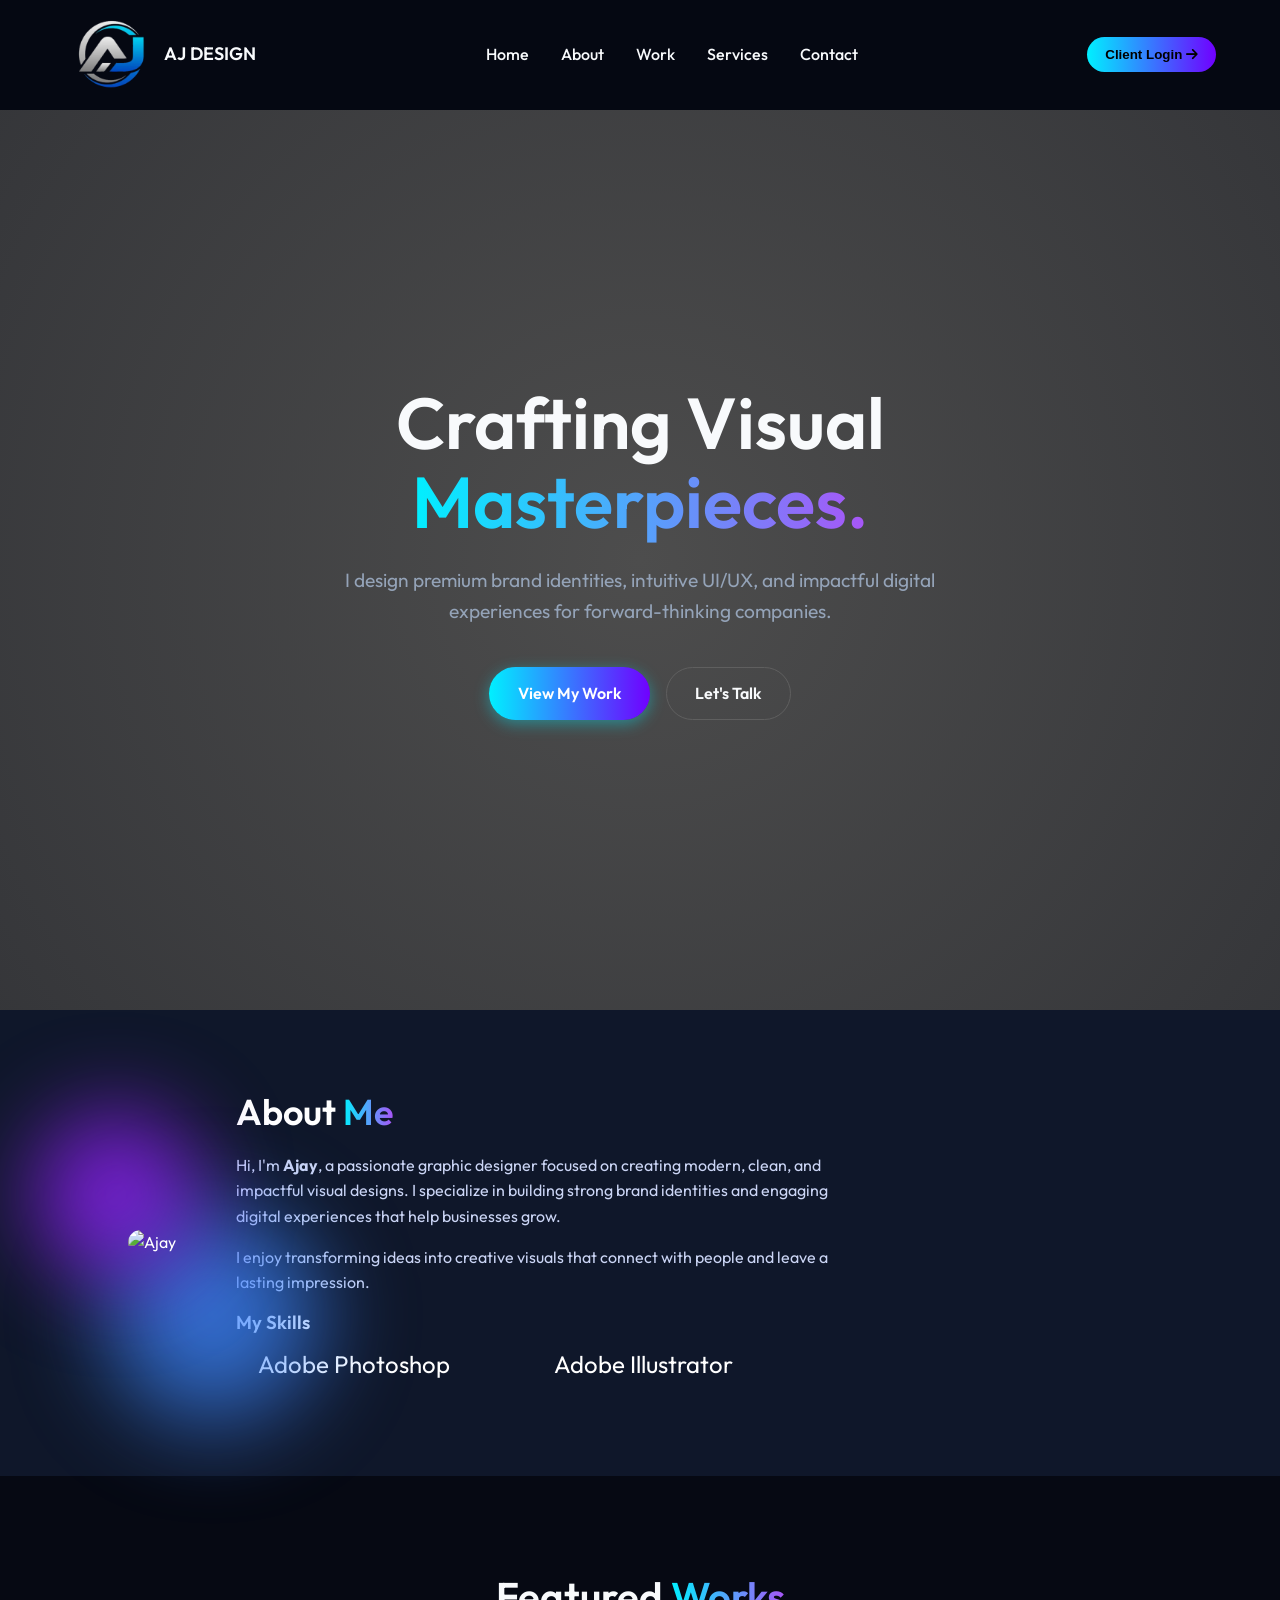
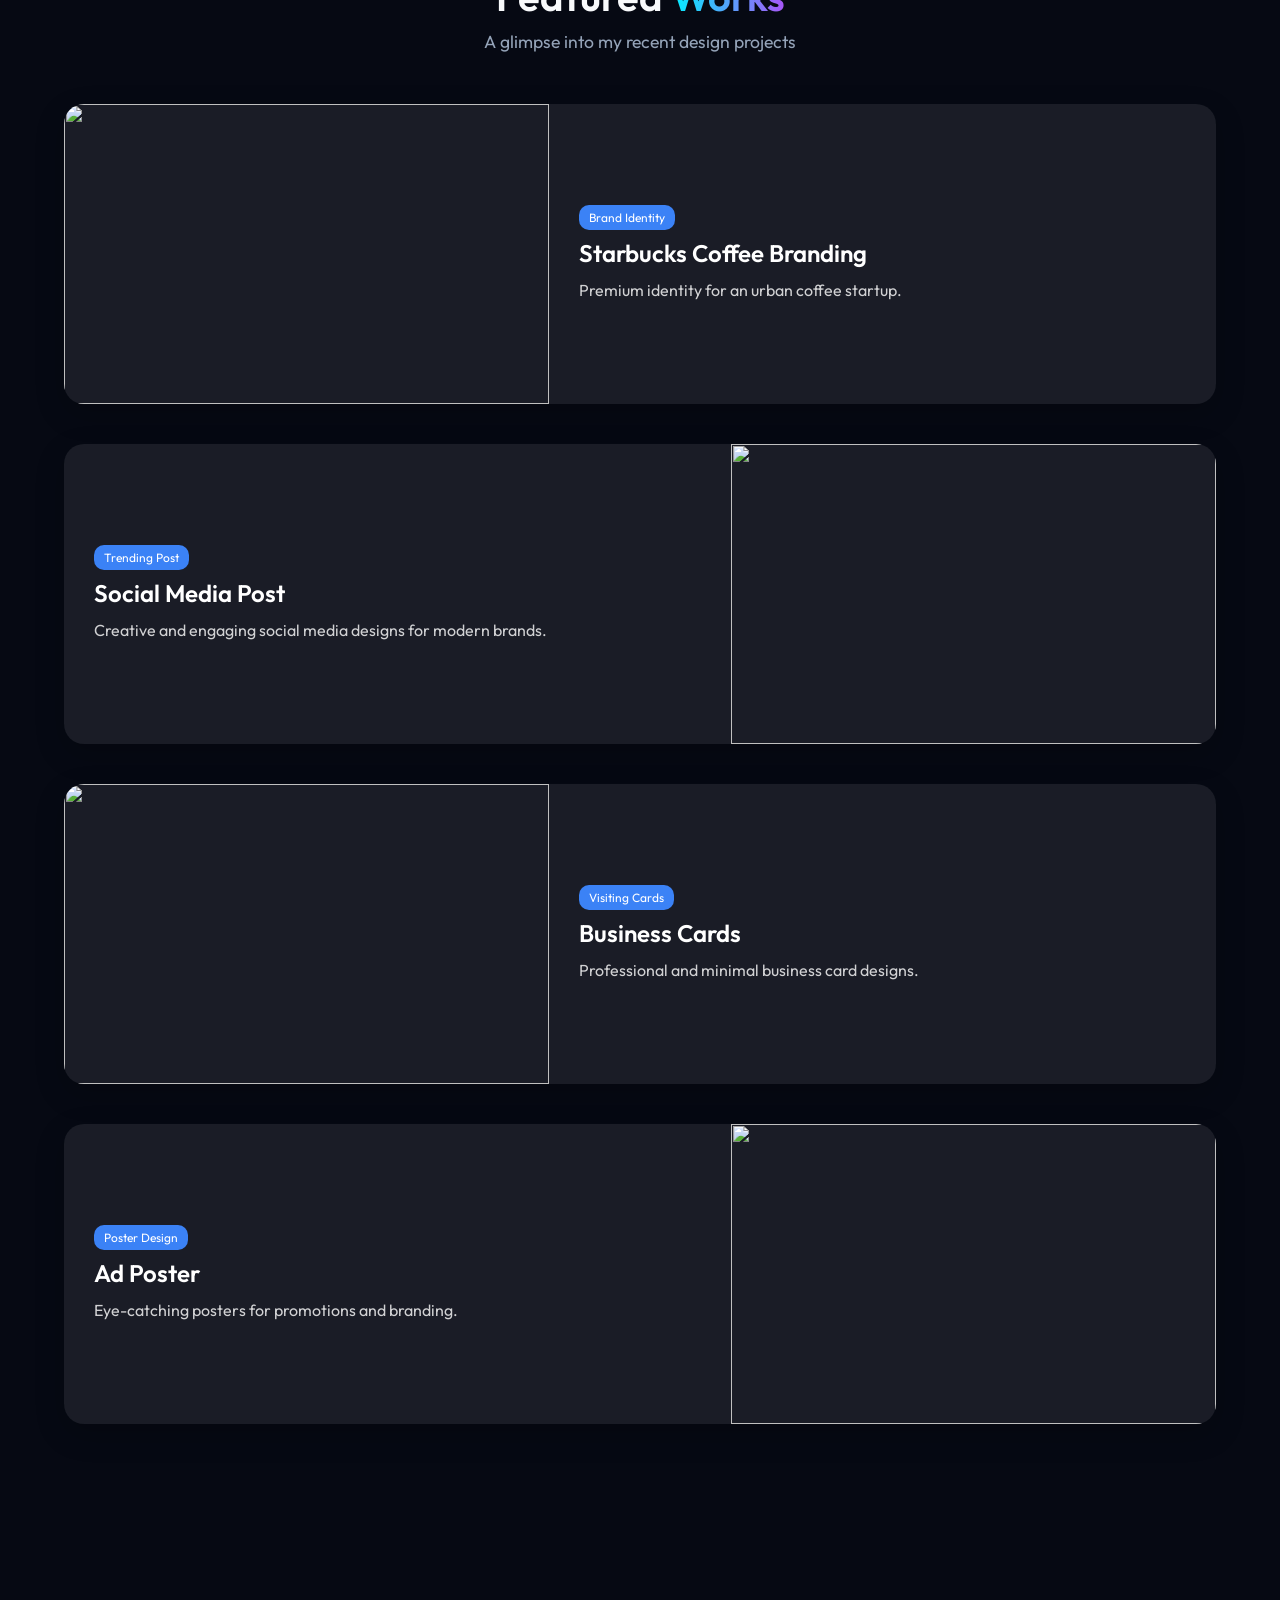
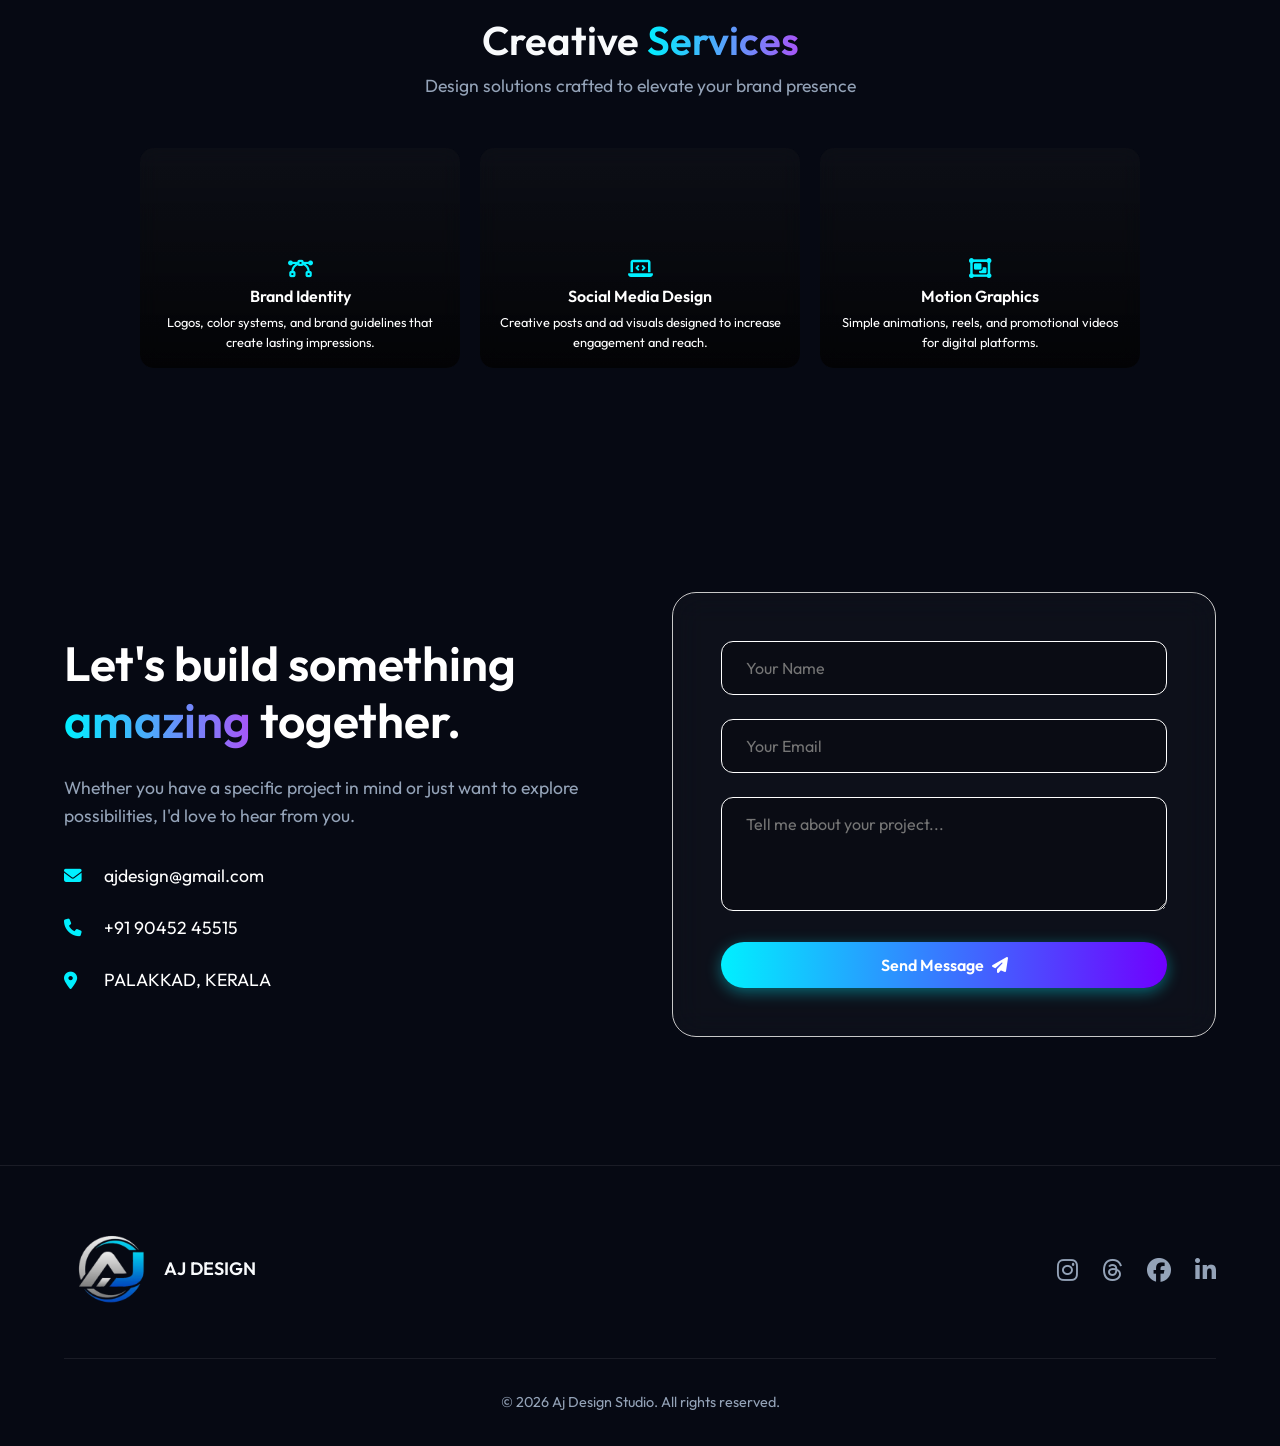
==== index.html @ 65ce9319 "29 chnaged" ====
<!DOCTYPE html>
<html lang="en">
<head>
    <meta charset="UTF-8">
    <meta name="viewport" content="width=device-width, initial-scale=1.0">
    <title>Ajay Design | Professional Graphic Designer</title>
    <!-- Google Fonts -->
    <link href="https://fonts.googleapis.com/css2?family=Outfit:wght@300;400;600;800&display=swap" rel="stylesheet">
    <!-- Font Awesome -->
    <link rel="stylesheet" href="https://cdnjs.cloudflare.com/ajax/libs/font-awesome/6.5.0/css/all.min.css">
    <link rel="stylesheet" href="style.css">
</head>
<body>

    <!-- NAVBAR -->
<nav id="navbar">
    <div class="logo">
        <img src="logo.png" class="logo-img">
        <span class="brand">AJ DESIGN</span>
    </div>

    <div class="nav-links" id="navLinks">
        <a href="#home">Home</a>
        <a href="#about">About</a>
        <a href="#portfolio">Work</a>
        <a href="#services">Services</a>
        <a href="#contact">Contact</a>

        <!-- MOBILE LOGIN -->
        <button class="mobile-login" onclick="goLogin()">
            <i class="fas fa-right-to-bracket"></i> Client Login
        </button>
    </div>

    <!-- DESKTOP LOGIN -->
    <button class="desktop-login" onclick="goLogin()">
        Client Login <i class="fas fa-arrow-right"></i>
    </button>

    <button class="mobile-menu-btn" onclick="toggleMenu()">
        <i class="fas fa-bars"></i>
    </button>
</nav>

    <!-- HERO CONTENT -->
    <section id="home" class="hero-bg">
        <div class="hero-content">
           <!-- <span class="badge">Open for Freelance Work</span>-->
            <h1>Crafting Visual <br> <span class="highlight">Masterpieces.</span></h1>
            <p>I design premium brand identities, intuitive UI/UX, and impactful digital experiences for forward-thinking companies.</p>
            <div class="hero-actions">
                <a href="#portfolio" class="btn-primary">View My Work</a>
                <a href="#contact" class="btn-secondary">Let's Talk</a>
            </div>
        </div>
      
    </section>

<!-- ABOUT SECTION -->
<section id="about" class="about-section">
    <div class="about-container">

        <!-- Left Side (Image) -->
      <div class="about-image">
    <div class="circle-bg">
        <img src="https://i.pinimg.com/736x/70/6e/60/706e604733b20bff42fd7daf2192fe94.jpg" alt="Ajay">
    </div>
</div>

        <!-- Right Side (Content) -->
        <div class="about-content">
             <h2>About <span class="highlight">Me</span></h2>

            <p>
                Hi, I'm <strong>Ajay</strong>, a passionate graphic designer focused on creating
                modern, clean, and impactful visual designs. I specialize in building strong
                brand identities and engaging digital experiences that help businesses grow.
            </p>

            <p>
                I enjoy transforming ideas into creative visuals that connect with people
                and leave a lasting impression.
            </p>

            <!-- Skills -->
   <div class="skills">
    <h3>My Skills</h3>

    <div class="skills-track">
        <div class="skills-move">
            <!-- original set -->
            <span>Adobe Photoshop</span>
            <span>Adobe Illustrator</span>
            <span>Figma</span>
            <span>UI/UX Design</span>
            <span>Brand Identity</span>
            <span>Social Media Design</span>
            <span>Canva</span>

            <!-- duplicate set (IMPORTANT for seamless loop) -->
            <span>Adobe Photoshop</span>
            <span>Adobe Illustrator</span>
            <span>Figma</span>
            <span>UI/UX Design</span>
            <span>Brand Identity</span>
            <span>Social Media Design</span>
            <span>Canva</span>
        </div>
    </div>
</div>
        </div>

    </div>
</section>



    <!-- GALLERY SECTION -->
   <section id="portfolio" class="gallery-section">
    <div class="section-header">
        <h2>Featured <span class="highlight">Works</span></h2>
        <p>A glimpse into my recent design projects</p>
    </div>

    <div class="work-container">

        <!-- Card 1 -->
        <div class="work-card" onclick="toggleCard(this)">
    <div class="work-img">
        <img src="https://i.pinimg.com/736x/ba/c9/af/bac9afa9f478656c6d3b848471bdbc89.jpg">
    </div>
    <div class="work-text">
        <span class="tag">Brand Identity</span>
        <h3>Starbucks Coffee Branding</h3>
        <p class="short">Premium identity for an urban coffee startup.</p>
        <p class="full">This project includes logo design, packaging, color palette, and brand guidelines for a modern coffee brand.</p>
    </div>
</div>

        <!-- Card 2 -->
         
        <div class="work-card reverse"  onclick="toggleCard(this)">
            <div class="work-img">
                <img src="https://i.pinimg.com/736x/6e/88/83/6e88831da28e75113c473235af999398.jpg">
            </div>
            <div class="work-text">
                <span class="tag">Trending Post</span>
                <h3>Social Media Post</h3>
                <p>Creative and engaging social media designs for modern brands.</p>
                <p class="full">Modern and eye-catching social media designs that boost engagement and brand visibility.</p>
            </div>
        </div>

        <!-- Card 3 -->
        <div class="work-card"   onclick="toggleCard(this)">
            <div class="work-img">
                <img src="https://i.pinimg.com/1200x/1c/60/18/1c6018960fd82fd5993f28d7429148ad.jpg">
            </div>
            <div class="work-text">
                <span class="tag">Visiting Cards</span>
                <h3>Business Cards</h3>
                <p>Professional and minimal business card designs.</p>
                <p class="full" >Graphic Designer specializing in visual identity and brand storytelling. I transform complex ideas into compelling visual narratives that resonate with audiences.</p>
            </div>
        </div>

        <!-- Card 4 -->
        <div class="work-card reverse"   onclick="toggleCard(this)">
            <div class="work-img">
                <img src="https://i.pinimg.com/736x/9e/b8/1d/9eb81d535d34959b1220a72cb519745d.jpg">
            </div>
            <div class="work-text">
                <span class="tag">Poster Design</span>
                <h3>Ad Poster</h3>
                <p>Eye-catching posters for promotions and branding.</p>
                 <p class="full" >Elevating brands through purposeful design. From concept to creation, I build visual identities that stand out in a crowded digital world.</p>
            </div>
        </div>

    </div>
</section>

   


    <!-- SERVICES SECTION -->
<section id="services" class="services-section">
    <div class="section-header">
        <h2>Creative <span class="highlight">Services</span></h2>
        <p>Design solutions crafted to elevate your brand presence</p>
    </div>

   <div class="service-grid">

    <!-- Card 1 -->
    <div class="service-card bg-card" style="background-image:url('https://images.unsplash.com/photo-1542744173-8e7e53415bb0?auto=format&fit=crop&w=800&q=80');">
        <div class="overlay"></div>
        <i class="fas fa-bezier-curve"></i>
        <h3>Brand Identity</h3>
        <p>Logos, color systems, and brand guidelines that create lasting impressions.</p>
    </div>

    <!-- Card 2 -->
    <div class="service-card bg-card" style="background-image:url('https://images.unsplash.com/photo-1559028012-481c04fa702d?auto=format&fit=crop&w=800&q=80');">
        <div class="overlay"></div>
        <i class="fas fa-laptop-code"></i>
        <h3>Social Media Design</h3>
        <p>Creative posts and ad visuals designed to increase engagement and reach.</p>
    </div>

    <!-- Card 3 -->
    <div class="service-card bg-card" style="background-image:url('https://i.pinimg.com/736x/12/72/b0/1272b0d8a44337e393b345d0bbab2748.jpg');">
        <div class="overlay"></div>
        <i class="fas fa-object-group"></i>
        <h3>Motion Graphics</h3>
        <p>Simple animations, reels, and promotional videos for digital platforms.</p>
    </div>

</div>
</section>

    <!-- CONTACT SECTION -->
   <section id="contact" class="contact-section">

    <!-- 🎥 Background Video -->
    <video autoplay muted loop class="bg-video">
        <source src="https://www.pexels.com/download/video/16381076/" type="video/mp4">
    </video>

    <!-- 🌑 Overlay -->
    <div class="overlay"></div>

    <!-- CONTENT -->
    <div class="contact-container">
        
        <div class="contact-info">
            <h2>Let's build something <span class="highlight">amazing</span> together.</h2>
            <p>Whether you have a specific project in mind or just want to explore possibilities, I'd love to hear from you.</p>

            <div class="contact-details">
                <div class="detail">
                    <i class="fas fa-envelope"></i>
                    <span>ajdesign@gmail.com</span>
                </div>

                <div class="detail">
                    <i class="fas fa-phone"></i>
                    <span>+91 90452 45515</span>
                </div>

                <div class="detail">
                    <i class="fas fa-map-marker-alt"></i>
                    <span>PALAKKAD, KERALA</span>
                </div>
            </div>
        </div>

        <form class="contact-form" onsubmit="event.preventDefault(); alert('Message sent successfully!');">
            <div class="input-group">
                <input type="text" placeholder="Your Name" required>
            </div>

            <div class="input-group">
                <input type="email" placeholder="Your Email" required>
            </div>

            <div class="input-group">
                <textarea placeholder="Tell me about your project..." rows="4" required></textarea>
            </div>

            <button type="submit" class="btn-primary">
                Send Message <i class="fas fa-paper-plane"></i>
            </button>
        </form>

    </div>
</section>

    <footer>
        <div class="footer-content">
               <div class="logo">
    <img src="logo.png" alt="AJ Design Logo" class="logo-img">
    <span class="brand">AJ DESIGN</span>
</div>
            <div class="social-links">
                 <a href="https://www.instagram.com/ajjuuo_/"><i class="fab fa-instagram"></i></a>
                <a href="#"><i class="fab fa-threads"></i></a>
                <a href="https://www.facebook.com/profile.php?id=100013556252224"><i class="fab fa-facebook"></i></a>
               
                <a href="https://www.linkedin.com/in/ajay-b-070a0225a/"><i class="fab fa-linkedin-in"></i></a>
            </div>
        </div>
        <div class="footer-bottom">
            <p>© 2026 Aj Design Studio. All rights reserved.</p>
        </div>
    </footer>

    <script src="script.js"></script>
</body>
</html>
---- style.css ----
:root {
    --bg-main: #060913;
    --bg-secondary: #0d1224;
    --primary: #00f0ff;
    --primary-glow: rgba(0, 240, 255, 0.4);
    --secondary: #7000ff;
    --text-main: #f8fafc;
    --text-muted: #94a3b8;
    --glass-bg: rgba(255, 255, 255, 0.03);
    --glass-border: rgba(255, 255, 255, 0.08);
    --font-main: 'Outfit', sans-serif;
}

* {
    margin: 0;
    padding: 0;
    box-sizing: border-box;
}

html {
    scroll-behavior: smooth;
}

body {
    font-family: var(--font-main);
    background-color: var(--bg-main);
    color: var(--text-main);
    overflow-x: hidden;
    line-height: 1.6;
    html, body {
    overflow-x: hidden;
    max-width: 100%;
}
}

/* Typography & Utilities */
h1, h2, h3, h4 {
    font-weight: 600;
    line-height: 1.2;
}

.highlight {
    background: linear-gradient(90deg, var(--primary), #a855f7);
    -webkit-background-clip: text;
    background-clip: text;
    -webkit-text-fill-color: transparent;
}

.section-header {
    text-align: center;
    margin-bottom: 3rem;
}

.section-header h2 {
    font-size: 2.5rem;
    margin-bottom: 0.5rem;
}

.section-header p {
    color: var(--text-muted);
    font-size: 1.1rem;
}

section {
    padding: 6rem 5%;
}

/* NAVBAR */
/* NAVBAR BASE */
#navbar {
    display: flex;
    justify-content: space-between;
    align-items: center;
    padding: 15px 5%;
    background: rgba(6, 9, 19, 0.85);
    backdrop-filter: blur(12px);
    position: sticky;
    top: 0;
    z-index: 1000;
}
.desktop-login {
    padding: 10px 18px;
    border-radius: 30px;
    border: none;
    background: linear-gradient(90deg,#00f0ff,#7000ff);
    color: #000;
    font-weight: 600;
    cursor: pointer;
}

.mobile-login {
    display: none;
}



/* LOGO */
.logo {
    display: flex;
    align-items: center;
    gap: 10px;
}

.logo-img {
    width: 80px;
}

.brand {
    font-weight: 600;
    font-size: 18px;
}

/* NAV LINKS (DESKTOP) */
.nav-links {
    display: flex;
    gap: 25px;
    align-items: center;
}

.nav-links a {
    text-decoration: none;
    color: #f8fafc;
    font-weight: 500;
    transition: 0.3s;
}

.nav-links a:hover {
    color: #00f0ff;
}

/* LOGIN BUTTON (inside menu) */
.mobile-login {
    display: none;
}

/* MENU BUTTON (HIDDEN DESKTOP) */
.mobile-menu-btn {
    display: none;
    font-size: 20px;
    background: none;
    border: none;
    color: white;
    cursor: pointer;
}










/* ========================= */
/* 📱 MOBILE RESPONSIVE */
/* ========================= */

@media (max-width: 768px) {

    #navbar {
        padding: 12px 20px;
    }

    .logo-img {
        width: 60px;
    }

    /* SHOW MENU ICON */
    .mobile-menu-btn {
        display: block;
        position: absolute;
        right: 20px;
        top: 18px;
    }

    /* HIDE NORMAL NAV */
    .nav-links {
        position: absolute;
        top: 70px;
        left: 0;
        width: 100%;
        background: #060913;
        flex-direction: column;
        align-items: center;
        padding: 20px 0;
        display: none;
        animation: slideDown 0.3s ease;
    }

    .nav-links.active {
        display: flex;
    }

    .nav-links a {
        margin: 12px 0;
        font-size: 18px;
    }

    /* LOGIN BUTTON IN MENU */
    .mobile-login {
        display: flex;
        margin-top: 15px;
        padding: 12px 22px;
        border-radius: 8px;
        background: linear-gradient(90deg, #00f0ff, #7000ff);
        color: #000;
        font-weight: 600;
        align-items: center;
        gap: 8px;
        border: none;
        cursor: pointer;
    }
}






/* ========================= */
/* 📱 EXTRA SMALL DEVICES */
/* ========================= */

@media (max-width: 480px) {

    .logo-img {
        width: 50px;
    }

    .brand {
        font-size: 14px;
    }

    .nav-links a {
        font-size: 16px;
    }

    .mobile-login {
        padding: 10px 18px;
        font-size: 14px;
    }
}




/* ========================= */
/* ✨ ANIMATION */
/* ========================= */

@keyframes slideDown {
    from {
        opacity: 0;
        transform: translateY(-10px);
    }
    to {
        opacity: 1;
        transform: translateY(0);
    }
}

.logo {
    display: flex;
    align-items: center;
    gap: 10px;
}

.logo-img {
    width: 90px;   /* adjust size */
    height: auto;
}

/* Optional: make it look smoother on hero */
.logo-img {
    object-fit: contain;
}

.nav-links {
    display: flex;
    gap: 2rem;
}

.nav-link {
    text-decoration: none;
    color: var(--text-muted);
    font-size: 1rem;
    font-weight: 500;
    transition: color 0.3s ease;
    position: relative;
}

.nav-link:hover, .nav-link.active {
    color: var(--text-main);
}

.nav-link::after {
    content: '';
    position: absolute;
    bottom: -4px;
    left: 0;
    width: 0%;
    height: 2px;
    background: var(--primary);
    transition: width 0.3s ease;
}

.nav-link:hover::after, .nav-link.active::after {
    width: 100%;
}
@media (max-width: 768px) {

    .nav-links {
        position: absolute;
        top: 70px; /* below navbar */
        right: 0;
        width: 100%;
        background: #0f172a;
        flex-direction: column;
        align-items: center;
        gap: 1.5rem;
        padding: 20px 0;

        display: none; /* hidden by default */
    }

    .nav-links.active {
        display: flex; /* show when menu open */
    }

    .nav-link {
        font-size: 14px; /* smaller text */
    }
}




/* BUTTONS */
.login-btn, .btn-primary, .btn-secondary {
    display: inline-flex;
    align-items: center;
    gap: 0.5rem;
    padding: 0.8rem 1.8rem;
    border-radius: 80px;
    font-family: var(--font-main);
    font-weight: 600;
    font-size: 1rem;
    cursor: pointer;
    transition: all 0.3s ease;
    text-decoration: none;
}

.login-btn {
    background: var(--glass-bg);
    border: 1px solid var(--glass-border);
    color: var(--text-main);
     border-color: rgb(95, 95, 95);
}

.login-btn:hover {
    background: rgba(255, 255, 255, 0.1);
    border-color: var(--primary);
}

.btn-primary {
    background: linear-gradient(90deg, var(--primary), var(--secondary));
    border: none;
    color: #fff;
    box-shadow: 0 4px 15px var(--primary-glow);
}

.btn-primary:hover {
    transform: translateY(-2px);
    box-shadow: 0 8px 25px var(--primary-glow);
}

.btn-secondary {
    background: transparent;
    border: 1px solid var(--glass-border);
    color: var(--text-main);
     border-color: rgb(95, 95, 95);
}

.btn-secondary:hover {
    border-color: var(--text-main);
    background: var(--glass-bg);
}

.mobile-menu-btn {
    display: none;
    background: none;
    border: none;
    color: var(--text-main);
    font-size: 1.5rem;
    cursor: pointer;
}

/* HERO SECTION */
.hero-bg {
    min-height: 100vh;
    display: flex;
    align-items: center;
    justify-content: center;
    position: relative;
    background: radial-gradient(circle at 50% 50%, #4d4d4d 0%, var(--bg-main) 300%);
    padding-top: 5rem;
}

.hero-bg::before {
    content: '';
    position: absolute;
    top: 0; left: 0; right: 0; bottom: 0;
    background: url('https://images.unsplash.com/photo-1626785774573-4b799315345d?q=80&w=1171&auto=format&fit=crop&ixlib=rb-4.1.0&ixid=M3wxMjA3fDB8MHxwaG90by1wYWdlfHx8fGVufDB8fHx8fA%3D%3D') center/cover;
    opacity: 40px;
    mix-blend-mode: overlay;
    pointer-events: none;
}

.hero-content {
    text-align: center;
    max-width: 800px;
    position: relative;
    z-index: 2;
}

.badge {
    display: inline-block;
    padding: 0.4rem 1rem;
    background: rgba(0, 240, 255, 0.1);
    border: 1px solid var(--primary);
    color: var(--primary);
    border-radius: 50px;
    font-size: 0.85rem;
    font-weight: 600;
    margin-bottom: 1.5rem;
    text-transform: uppercase;
    letter-spacing: 1px;
}

.hero-content h1 {
    font-size: 4.5rem;
    margin-bottom: 1.5rem;
    line-height: 1.1;
}

.hero-content p {
    font-size: 1.2rem;
    color: var(--text-muted);
    margin-bottom: 2.5rem;
    max-width: 600px;
    margin-inline: auto;
}

.hero-actions {
    display: flex;
    gap: 1rem;
    justify-content: center;
}

.scroll-indicator {
    position: absolute;
    bottom: 2rem;
    left: 50%;
    transform: translateX(-50%);
    display: flex;
    flex-direction: column;
    align-items: center;
    gap: 0.5rem;
    color: var(--text-muted);
    font-size: 0.9rem;
    animation: bounce 2s infinite;
}

@keyframes bounce {
    0%, 20%, 50%, 80%, 100% { transform: translateY(0) translateX(-50%); }
    40% { transform: translateY(-10px) translateX(-50%); }
    60% { transform: translateY(-5px) translateX(-50%); }
}

/* Container */
.circle-bg {
    position: relative;
    display: inline-block;
}

/* Image */
.circle-bg img {
    width: 320px;
    border-radius: 20px;
    position: relative;
    z-index: 2;
}

/* Circle 1 */
.circle-bg::before {
    content: "";
    position: absolute;
    width: 250px;
    height: 250px;
    background: radial-gradient(circle, #3d87ff, transparent);
    border-radius: 50%;
    top: -40px;
    left: -40px;
    z-index: 1;
    animation: float1 6s ease-in-out infinite;
    filter: blur(40px);
}

/* Circle 2 */
.circle-bg::after {
    content: "";
    position: absolute;
    width: 200px;
    height: 200px;
    background: radial-gradient(circle, #9421ff, transparent);
    border-radius: 50%;
    bottom: -40px;
    right: -40px;
    z-index: 1;
    animation: float2 8s ease-in-out infinite;
    filter: blur(40px);
}

/* Animations */
@keyframes float1 {
    0%,100% { transform: translate(0, 0); }
    50% { transform: translate(20px, 20px); }
}

@keyframes float2 {
    0%,100% { transform: translate(0, 0); }
    50% { transform: translate(-20px, -15px); }
}






/* about */
.about-section {
    padding: 80px 10%;
    background: #0f172a;
    color: #fff;
}

.about-container {
    display: flex;
    align-items: center;
    gap: 60px;
    flex-wrap: wrap;
}

.about-image img {
    width: 320px;
    border-radius: 20px;
}

.about-content {
    max-width: 600px;
}

.about-content h2 {
    font-size: 36px;
    margin-bottom: 20px;
}

.about-content p {
    margin-bottom: 15px;
    color: #cbd5f5;
}
@media (max-width: 768px) {

    .about-section {
        padding: 50px 20px; /* reduce side spacing */
    }

    .about-container {
        flex-direction: column; /* stack image + text */
        text-align: center;
        gap: 30px;
    }

    .about-image img {
        width: 220px; /* smaller image */
    }

    .about-content {
        max-width: 100%;
    }

    .about-content h2 {
        font-size: 26px; /* smaller heading */
    }

    .about-content p {
        font-size: 14px;
        line-height: 1.6;
    }
}
@media (max-width: 480px) {

    .about-section {
        padding: 40px 15px;
    }

    .about-image img {
        width: 180px;
    }

    .about-content h2 {
        font-size: 22px;
    }

    .about-content p {
        font-size: 13px;
    }
}

/* BASE (Laptop / Default) */
.skills-track {
    width: 100%;
    overflow: hidden;
    position: relative;
}

.skills-move {
    display: flex;
    gap: 40px; /* more space for desktop */
    width: max-content;
    animation: scrollSkills 18s linear infinite;
}

.skills-move span {
    white-space: nowrap;
    flex-shrink: 0;
    font-size: 20px; /* bigger for laptop */
    padding: 10px 18px;
}

/* Animation */
@keyframes scrollSkills {
    0% {
        transform: translateX(0);
    }
    100% {
        transform: translateX(-50%);
    }
}

@media (min-width: 1200px) {

    .skills-move {
        gap: 60px;
        animation: scrollSkills 22s linear infinite; /* smoother */
    }

    .skills-move span {
        font-size: 24px;
        padding: 12px 22px;
    }
}



@media (max-width: 480px) {

    .skills-move {
        gap: 15px;
        animation: scrollSkills 26s linear infinite; /* slower for readability */
    }

    .skills-move span {
        font-size: 13px;
        padding: 6px 10px;
    }

    .about-section {
        padding: 30px 15px;
    }

    .about-content p {
        font-size: 13px;
    }

    .about-image img {
        width: 150px;
    }
}






/* GALLERY / PORTFOLIO */
.work-container {
    display: flex;
    flex-direction: column;
    gap: 40px;
}

.work-card {
    display: flex;
    align-items: center;
    background: rgba(255,255,255,0.08);
    border-radius: 20px;
    overflow: hidden;
    box-shadow: 0 10px 30px rgba(0,0,0,0.2);

    transition: all 0.4s ease;
    cursor: pointer;
    
}
.work-card:hover {
    transform: translateY(-10px);
    box-shadow: 0 20px 40px rgba(0,0,0,0.4);
    border-color: rgba(255,255,255,0.2);
}
.work-card.reverse {
    flex-direction: row-reverse;
}

.work-img {
    flex: 0.8;
    height: 300px;
    
    
    
}

.work-img img {
    width: 100%;
    height: 100%;
    object-fit: cover;
    
}

.work-text {
    flex: 1;
    padding: 30px;
    color: white;
}

.work-text h3 {
    margin: 10px 0;
    font-size: 24px;
}

.work-text p {
    opacity: 0.8;
}

.tag {
    font-size: 12px;
    background: #3b82f6;
    padding: 5px 10px;
    border-radius: 10px;
}
.work-card.active {
    max-height: 400px; /* 🔥 expands */
    transform: scale(1.02);
}

.full {
    opacity: 0;
    max-height: 0;
    overflow: hidden;
    transition: all 0.4s ease;
}

.work-card.active .full {
    opacity: 1;
    max-height: 200px;
    margin-top: 10px;
}

.short {
    transition: 0.3s;
}

.work-card.active .short {
    opacity: 0.5;
}



/* PROCESS SECTION */


/* SERVICES SECTION */
.service-grid{
    display: grid;
    grid-template-columns: repeat(3, 1fr); /* 3 in one row */
    gap: 20px;
    max-width: 1000px;
    margin: auto;
}

/* Smaller cards */
.service-card{
    background: rgba(255,255,255,0.04);
    
    padding: 18px;
    border-radius: 14px;
    text-align: center;
    transition: 0.3s;
    backdrop-filter: blur(10px);
}

/* Hover effect */
.service-card:hover{
    transform: translateY(-5px);
    border-color: rgba(255,255,255,0.2);
}

/* Smaller icon */
.service-card i{
    font-size: 20px;
    margin-bottom: 8px;
    color: #00f0ff;
}

/* Smaller title */
.service-card h3{
    font-size: 1rem;
    margin-bottom: 6px;
}

/* Smaller text */
.service-card p{
    font-size: 0.8rem;
    color: #ffffff;
}
@media(max-width: 768px){
    .service-grid{
        grid-template-columns: 1fr; /* stack */
    }
}
/* Image background card */
.bg-card{
    position: relative;
    background-size: cover;
    background-position: center;
    color: #fff;
    overflow: hidden;
    height: 220px;
    display: flex;
    flex-direction: column;
    justify-content: flex-end;
    padding: 15px;
}

/* Overlay */
.bg-card .overlay{
    position: absolute;
    top:0;
    left:0;
    width:100%;
    height:100%;
    background: linear-gradient(to top, rgba(0,0,0,0.8), rgba(0,0,0,0.2));
    z-index:0;
}

/* Keep content above */
.bg-card i,
.bg-card h3,
.bg-card p{
    position: relative;
    z-index:1;
}

/* Optional hover effect */
.bg-card:hover{
    transform: scale(1.03);
    transition: 0.3s;
}

/* CONTACT SECTION */
.contact-section{
    position: relative;
    padding: 8rem 5%;
    overflow: hidden;
    color: #fff;
}

/* 🎥 Video */
.bg-video{
    position: absolute;
    top:0;
    left:0;
    width:100%;
    height:100%;
    object-fit: cover;
    z-index:0;
}

/* 🌑 Single clean overlay */
.overlay{
    position: absolute;
    top:0;
    left:0;
    width:100%;
    height:100%;
    background: linear-gradient(
        to right,
        rgba(6,9,19,0.8),
        rgba(6,9,19,0.6)
    );
    z-index:1;
}

/* Content */
.contact-container{
    position: relative;
    z-index:2;
    max-width: 1200px;
    margin: 0 auto;
    display: grid;
    grid-template-columns: 1fr 1fr;
    gap: 4rem;
    align-items: center;
}
.contact-info h2 {
    font-size: 3rem;
    margin-bottom: 1.5rem;
}

.contact-info p {
    color: var(--text-muted);
    font-size: 1.1rem;
    margin-bottom: 2rem;
}

.contact-details {
    display: flex;
    flex-direction: column;
    gap: 1.5rem;
}

.detail {
    display: flex;
    align-items: center;
    gap: 1rem;
    font-size: 1.1rem;
}

.detail i {
    color: var(--primary);
    width: 24px;
}

.contact-form {
    background: rgba(255, 255, 255, 0.03);
    backdrop-filter: blur(16px);
    border: 1px solid var(--glass-border);
    padding: 3rem;
    border-radius: 24px;
    border-color: rgb(200, 200, 200);
}

.input-group {
    margin-bottom: 1.5rem;
    border-color: white;
}

.contact-form input,
.contact-form textarea {
    width: 100%;
    padding: 1rem 1.5rem;
    background: rgba(0, 0, 0, 0.2);
    border: 1px solid var(--glass-border);
    border-radius: 12px;
    color: var(--text-main);
    font-family: var(--font-main);
    font-size: 1rem;
    outline: none;
    transition: border-color 0.3s ease;
    border-color: white;
}

.contact-form input:focus,
.contact-form textarea:focus {
    border-color: var(--primary);
}

.contact-form button {
    width: 100%;
    justify-content: center;
}

/* FOOTER */
footer {
    background-color: var(--bg-main);
    padding: 4rem 5% 2rem;
    border-top: 1px solid var(--glass-border);
}

.footer-content {
    max-width: 1200px;
    margin: 0 auto;
    display: flex;
    justify-content: space-between;
    align-items: center;
    margin-bottom: 3rem;
}

.social-links {
    display: flex;
    gap: 1.5rem;
}

.social-links a {
    color: var(--text-muted);
    font-size: 1.5rem;
    transition: color 0.3s ease;
}

.social-links a:hover {
    color: var(--primary);
}

.footer-bottom {
    text-align: center;
    color: var(--text-muted);
    font-size: 0.9rem;
    padding-top: 2rem;
    border-top: 1px solid var(--glass-border);
}
@media (max-width: 768px) {

    .social-links {
        justify-content: center; /* center icons */
        gap: 1rem; /* reduce spacing */
    }

    .social-links a {
        font-size: 1.2rem; /* smaller icons */
    }

    .footer-bottom {
        font-size: 0.8rem; /* smaller text */
        padding-top: 1.5rem;
    }
}


/* RESPONSIVE */
@media (max-width: 992px) {
    .contact-container {
        grid-template-columns: 1fr;
    }
    
    .hero-content h1 {
        font-size: 3.5rem;
    }
}

@media (max-width: 768px) {
    .nav-links {
        display: none;
        position: absolute;
        top: 100%;
        left: 0;
        width: 100%;
        background: rgba(6, 9, 19, 0.95);
        backdrop-filter: blur(10px);
        flex-direction: column;
        padding: 2rem;
        text-align: center;
        border-bottom: 1px solid var(--glass-border);
    }
    
    .nav-links.show {
        display: flex;
    }
    
    .login-btn {
        display: none;
    }
    
    .mobile-menu-btn {
        display: block;
    }
    
    .hero-content h1 {
        font-size: 2.8rem;
    }
}




/* 📱 MOBILE RESPONSIVE FIX */
@media (max-width: 768px) {

    /* Make cards vertical instead of side-by-side */
    .work-card,
    .work-card.reverse {
        flex-direction: column;
    }

    /* Smaller image height */
    .work-img {
        width: 100%;
        height: 180px;
    }

    .work-img img {
        height: 100%;
        object-fit: cover;
    }

    /* Reduce padding */
    .work-text {
        padding: 18px;
    }

    /* Smaller headings */
    .work-text h3 {
        font-size: 18px;
    }

    .work-text p {
        font-size: 13px;
    }

    .tag {
        font-size: 10px;
        padding: 4px 8px;
    }

    /* Section spacing smaller */
    section {
        padding: 3rem 5%;
    }

    /* Hero text shrink */
    .hero-content h1 {
        font-size: 2.2rem;
    }

    .hero-content p {
        font-size: 0.95rem;
    }

    /* Buttons smaller */
    .btn-primary,
    .btn-secondary {
        padding: 0.6rem 1.2rem;
        font-size: 0.9rem;
    }
}
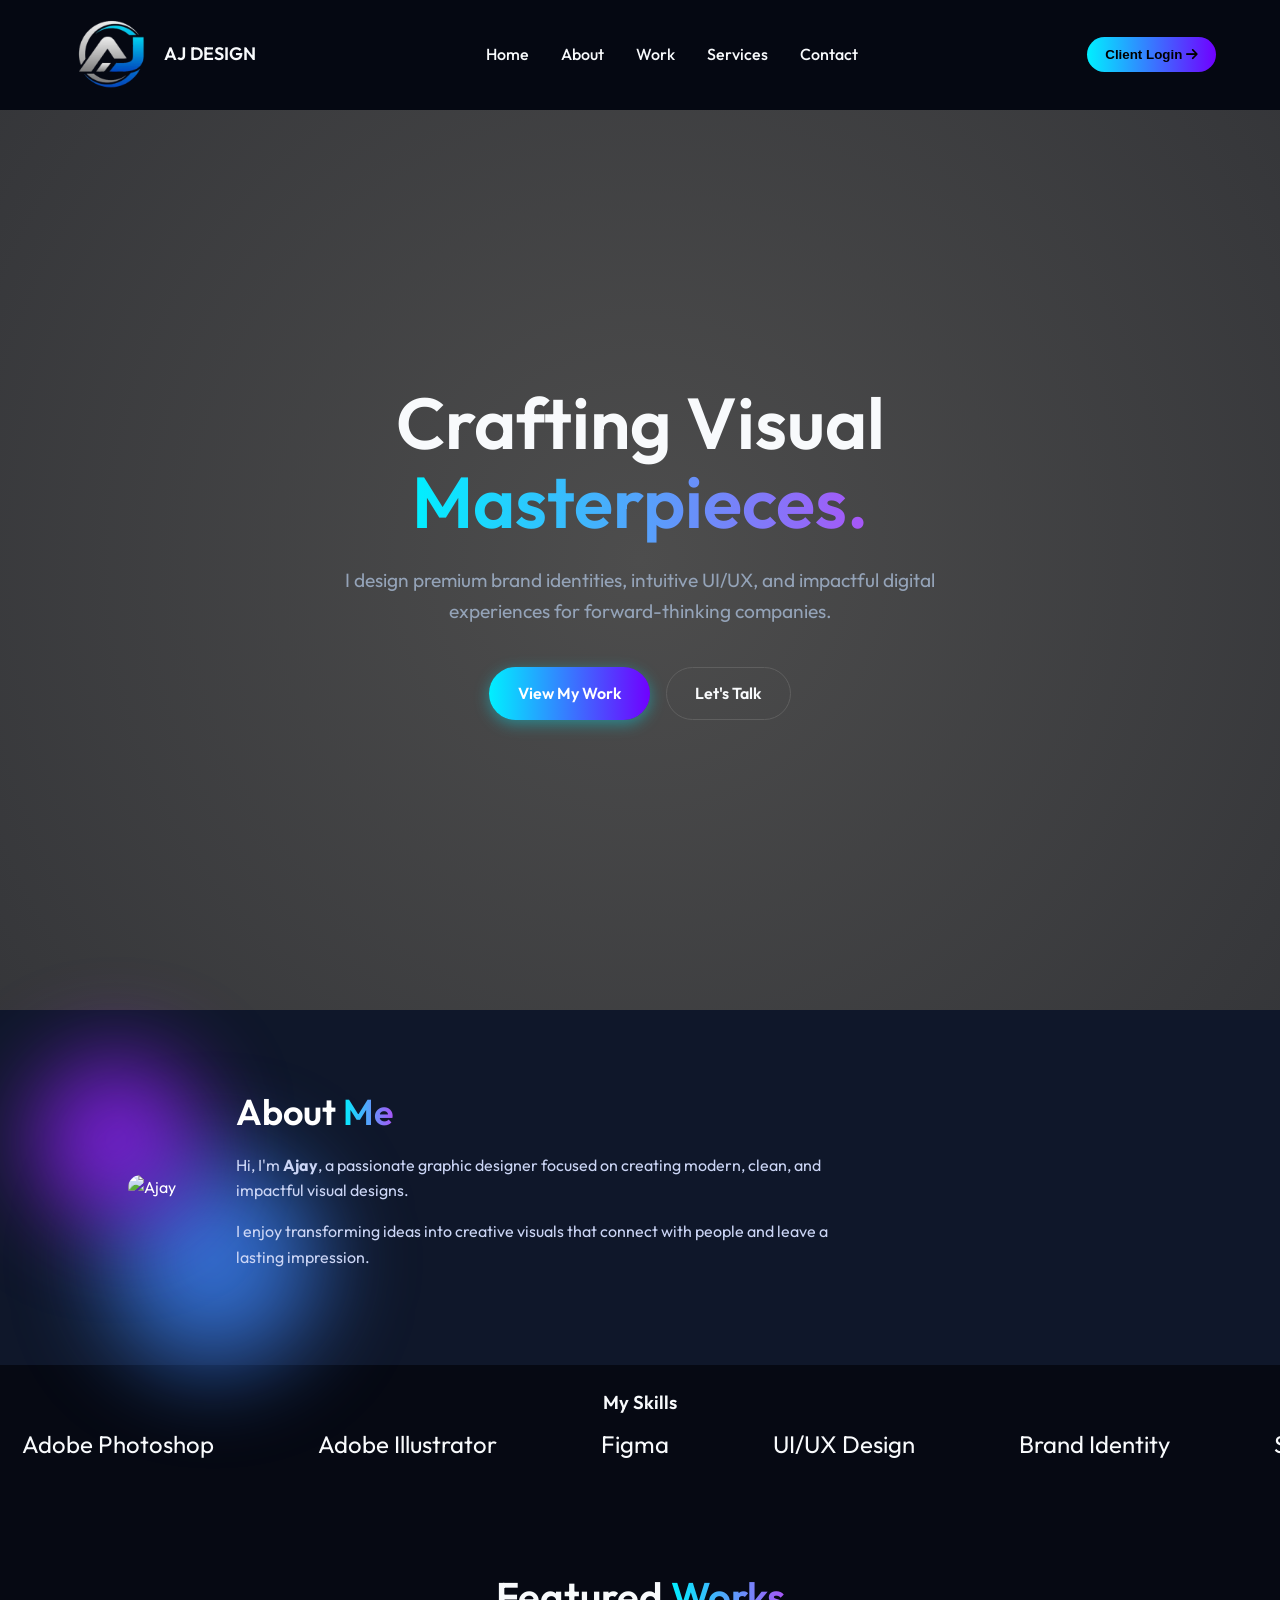
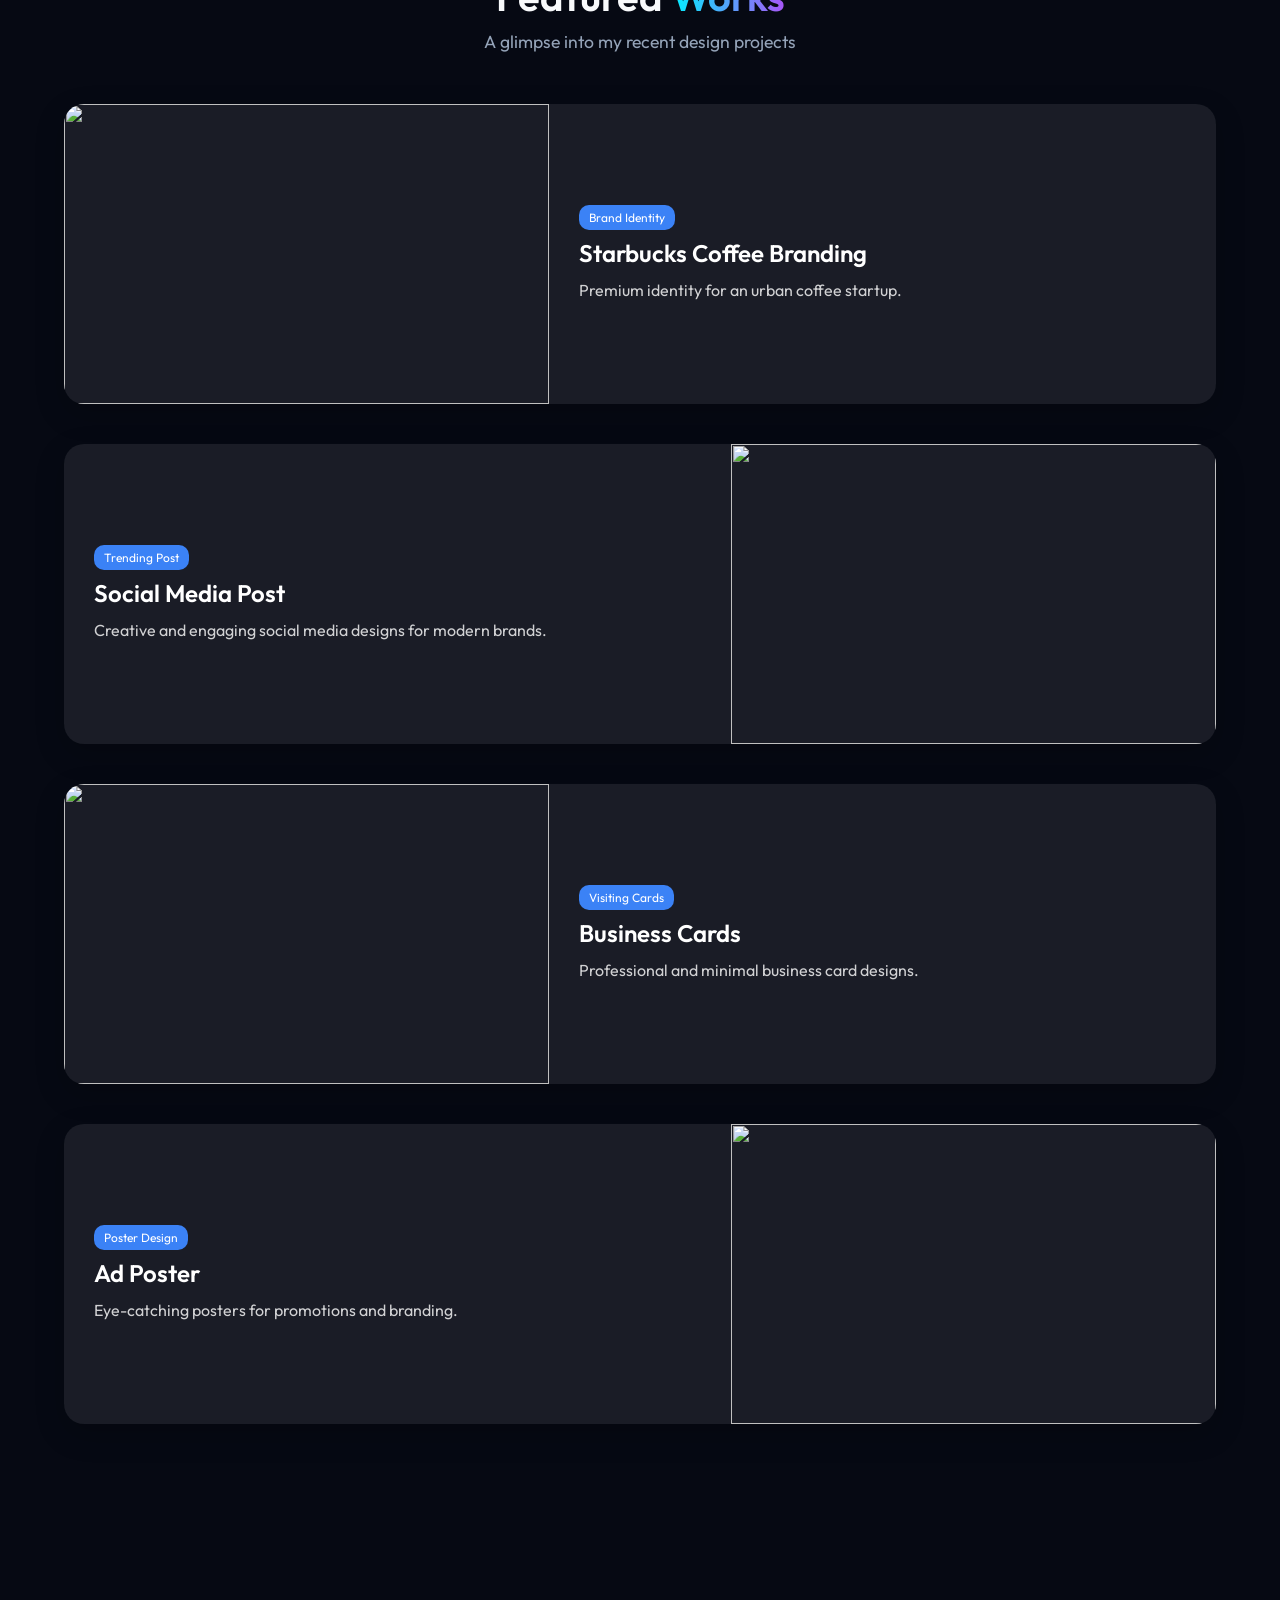
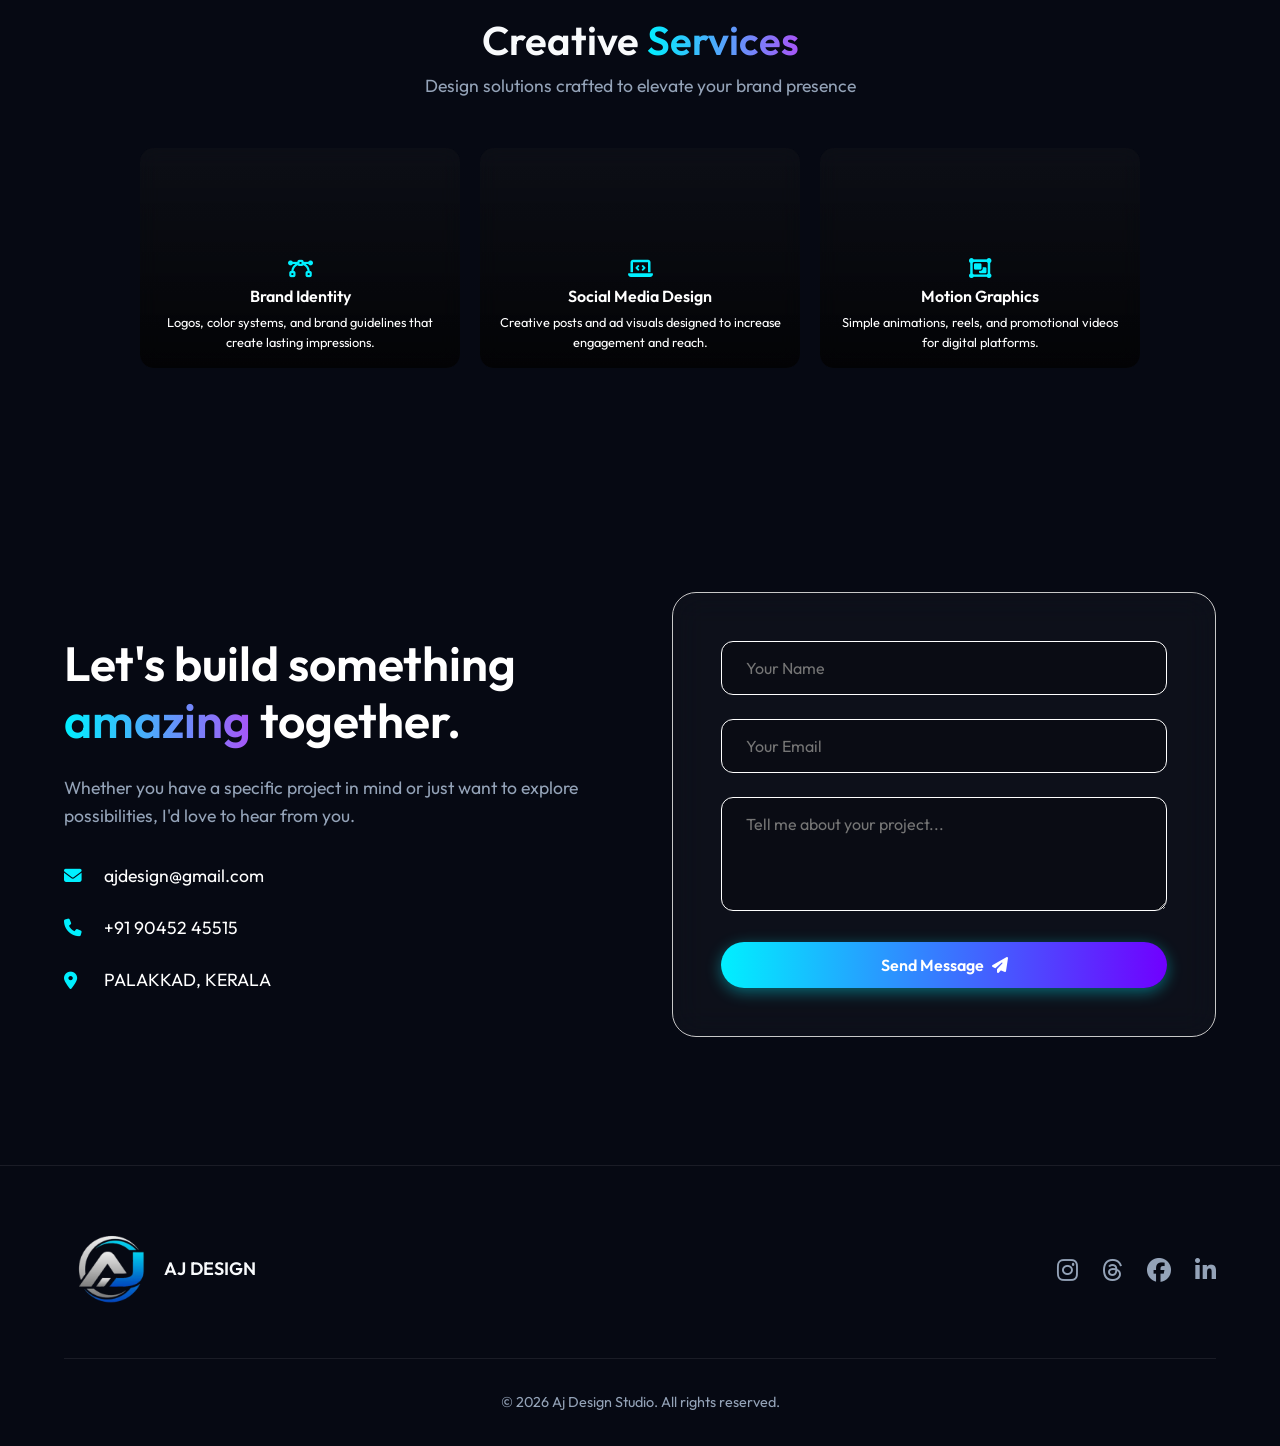
==== commit fc356106: "updated portfolio design" ====
--- a/index.html
+++ b/index.html
@@ -61,30 +61,33 @@
     <div class="about-container">
 
         <!-- Left Side (Image) -->
-      <div class="about-image">
-    <div class="circle-bg">
-        <img src="https://i.pinimg.com/736x/70/6e/60/706e604733b20bff42fd7daf2192fe94.jpg" alt="Ajay">
-    </div>
-</div>
+        <div class="about-image scroll-left">
+            <div class="circle-bg">
+                <img src="https://i.pinimg.com/736x/70/6e/60/706e604733b20bff42fd7daf2192fe94.jpg" alt="Ajay">
+            </div>
+        </div>
 
         <!-- Right Side (Content) -->
-        <div class="about-content">
-             <h2>About <span class="highlight">Me</span></h2>
+        <div class="about-content scroll-right">
+            <h2>About <span class="highlight">Me</span></h2>
 
             <p>
                 Hi, I'm <strong>Ajay</strong>, a passionate graphic designer focused on creating
-                modern, clean, and impactful visual designs. I specialize in building strong
-                brand identities and engaging digital experiences that help businesses grow.
+                modern, clean, and impactful visual designs.
             </p>
 
             <p>
                 I enjoy transforming ideas into creative visuals that connect with people
                 and leave a lasting impression.
             </p>
-
+        </div>
+
+    </div>
+</section>
+<br>
             <!-- Skills -->
    <div class="skills">
-    <h3>My Skills</h3>
+    <h3 style="text-align: center;">My Skills</h3>
 
     <div class="skills-track">
         <div class="skills-move">
@@ -125,9 +128,10 @@
     <div class="work-container">
 
         <!-- Card 1 -->
-        <div class="work-card" onclick="toggleCard(this)">
+        <div class="work-card scroll-card" onclick="toggleCard(this)">
     <div class="work-img">
         <img src="https://i.pinimg.com/736x/ba/c9/af/bac9afa9f478656c6d3b848471bdbc89.jpg">
+        
     </div>
     <div class="work-text">
         <span class="tag">Brand Identity</span>
@@ -139,7 +143,7 @@
 
         <!-- Card 2 -->
          
-        <div class="work-card reverse"  onclick="toggleCard(this)">
+        <div class="work-card reverse scroll-card" onclick="toggleCard(this)">
             <div class="work-img">
                 <img src="https://i.pinimg.com/736x/6e/88/83/6e88831da28e75113c473235af999398.jpg">
             </div>
@@ -152,7 +156,7 @@
         </div>
 
         <!-- Card 3 -->
-        <div class="work-card"   onclick="toggleCard(this)">
+        <div class="work-card scroll-card"   onclick="toggleCard(this)">
             <div class="work-img">
                 <img src="https://i.pinimg.com/1200x/1c/60/18/1c6018960fd82fd5993f28d7429148ad.jpg">
             </div>
@@ -165,7 +169,7 @@
         </div>
 
         <!-- Card 4 -->
-        <div class="work-card reverse"   onclick="toggleCard(this)">
+        <div class="work-card reverse scroll-card" onclick="toggleCard(this)">
             <div class="work-img">
                 <img src="https://i.pinimg.com/736x/9e/b8/1d/9eb81d535d34959b1220a72cb519745d.jpg">
             </div>
@@ -179,6 +183,7 @@
 
     </div>
 </section>
+
 
    
 
@@ -296,5 +301,8 @@
     </footer>
 
     <script src="script.js"></script>
+
+
+    
 </body>
 </html>
--- a/style.css
+++ b/style.css
@@ -78,15 +78,7 @@
     top: 0;
     z-index: 1000;
 }
-.desktop-login {
-    padding: 10px 18px;
-    border-radius: 30px;
-    border: none;
-    background: linear-gradient(90deg,#00f0ff,#7000ff);
-    color: #000;
-    font-weight: 600;
-    cursor: pointer;
-}
+
 
 .mobile-login {
     display: none;
@@ -143,7 +135,24 @@
     cursor: pointer;
 }
 
-
+.desktop-login {
+    display: block; /* default = visible on desktop */
+    padding: 10px 18px;
+    border-radius: 30px;
+    border: none;
+    background: linear-gradient(90deg,#00f0ff,#7000ff);
+    color: #000;
+    font-weight: 600;
+    cursor: pointer;
+}
+
+
+/* Mobile screens */
+@media (max-width: 768px) {
+    .desktop-login {
+        display: none;
+    }
+}
 
 
 
@@ -618,6 +627,32 @@
     }
 }
 
+/* initial hidden state */
+.scroll-left,
+.scroll-right {
+    opacity: 0;
+    transition: all 0.8s ease;
+}
+
+/* start positions */
+.scroll-left {
+    transform: translateX(-100px);
+}
+
+.scroll-right {
+    transform: translateX(100px);
+}
+
+/* when visible */
+.show {
+    opacity: 1;
+    transform: translateX(0);
+}
+
+
+
+
+
 /* BASE (Laptop / Default) */
 .skills-track {
     width: 100%;
@@ -783,6 +818,9 @@
 .work-card.active .short {
     opacity: 0.5;
 }
+
+/* initial hidden state */
+/* initial state */
 
 
 
